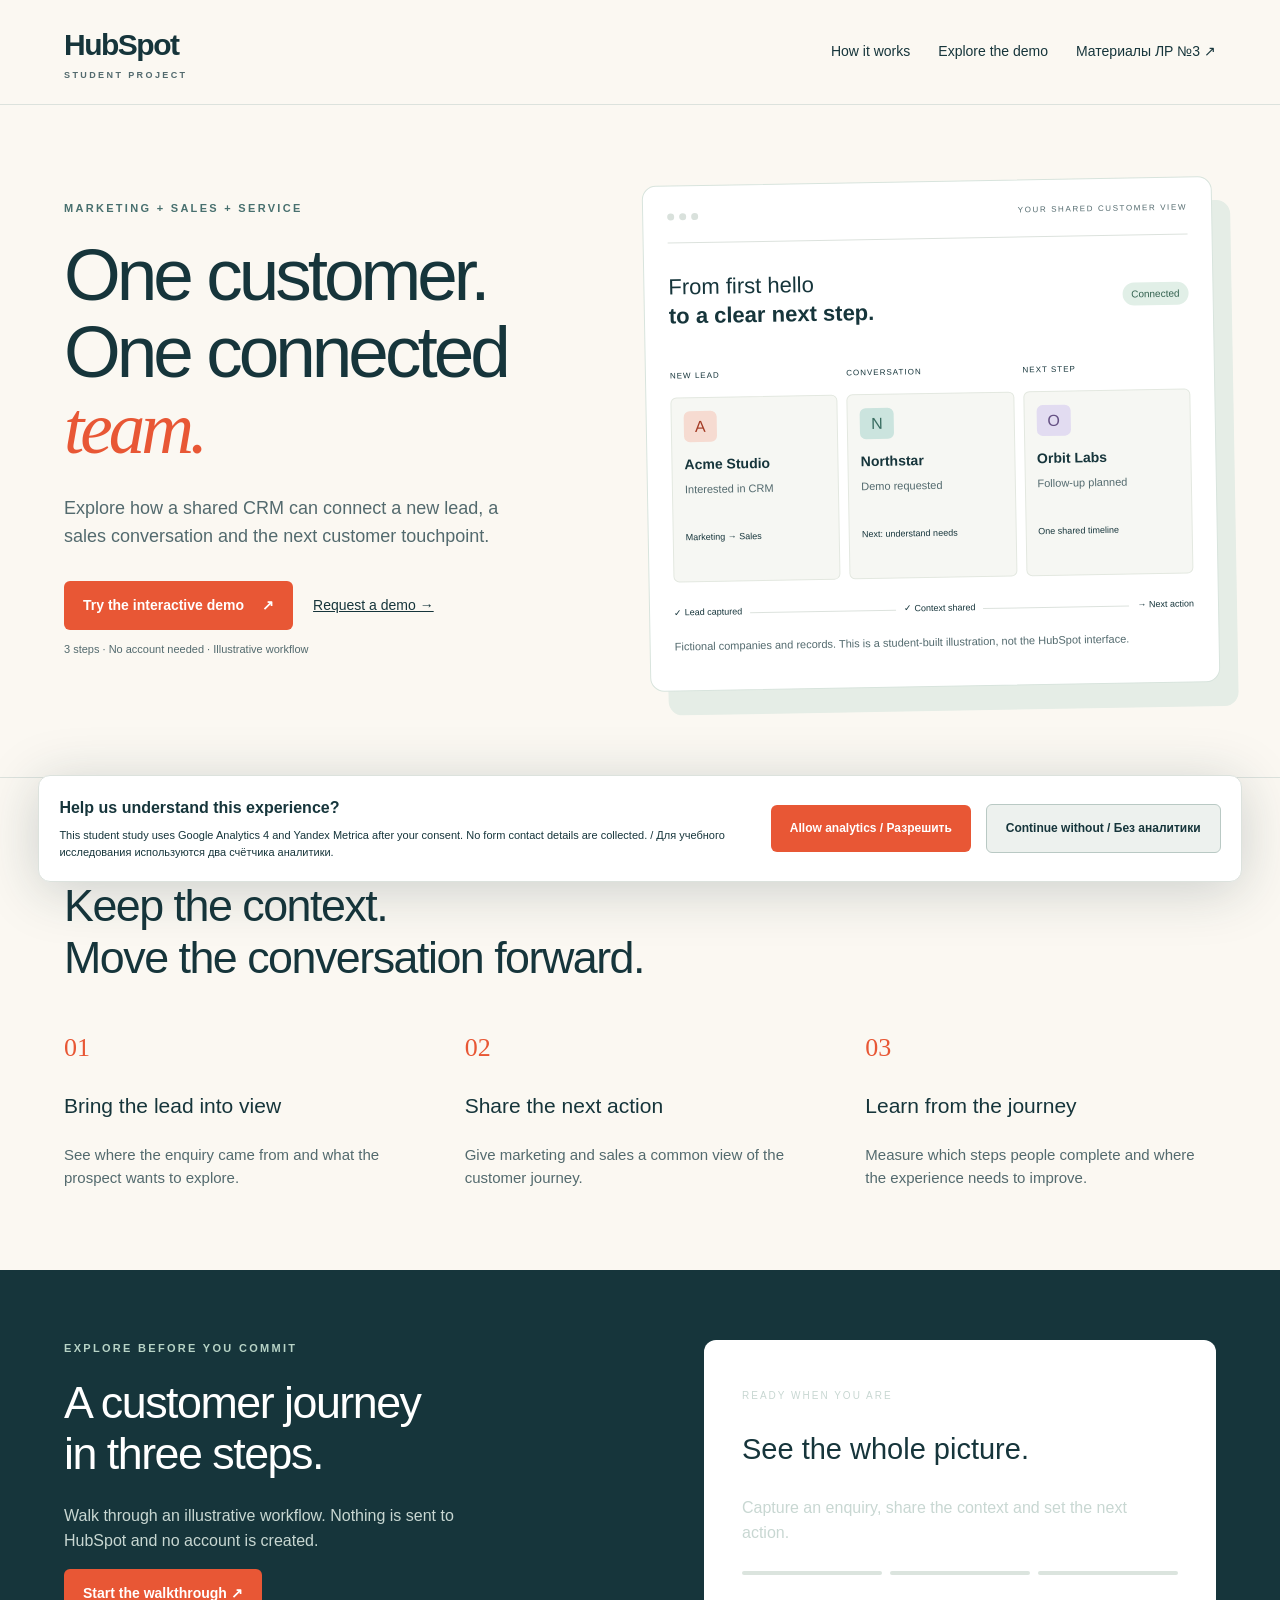
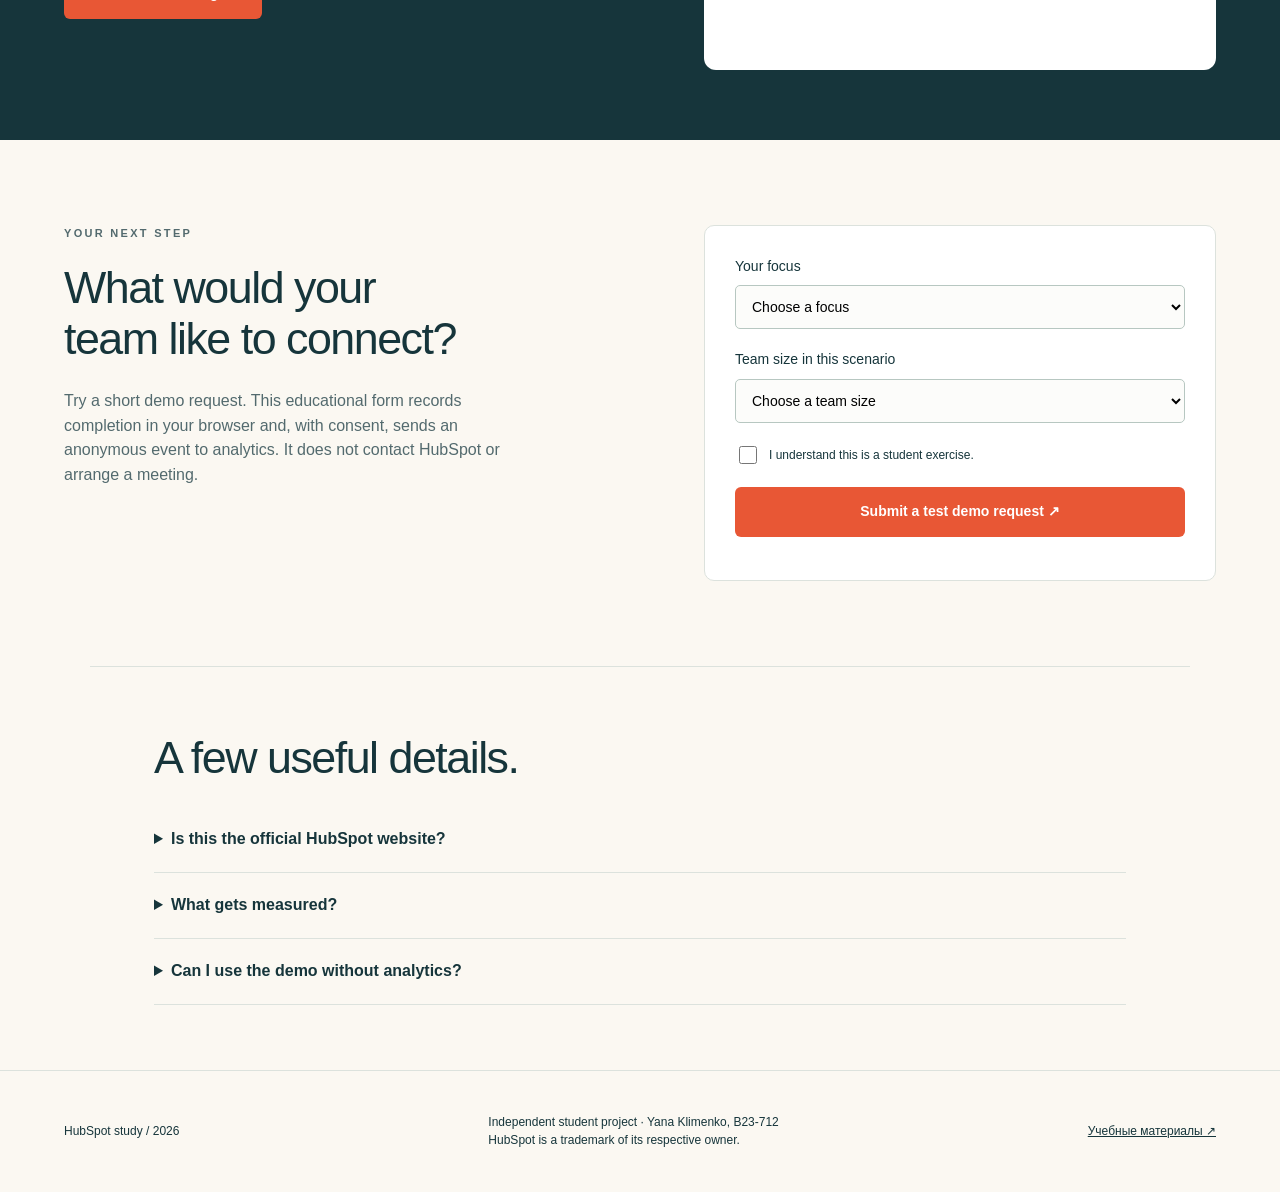
==== index.html @ a016e44d "Prepare HubSpot lab 3 website and study materials" ====
<!doctype html><html lang="en"><head><meta charset="utf-8"><meta name="viewport" content="width=device-width,initial-scale=1"><meta name="description" content="Explore a three-step CRM workflow in an independent student project about HubSpot."><meta name="robots" content="noindex,nofollow"><title>HubSpot study — One customer. One connected team.</title><link rel="stylesheet" href="style.css"><script src="config.js" defer></script><script src="analytics.js" defer></script><script src="app.js" defer></script></head><body>
<header><a class="brand" href="#">HubSpot<span>STUDENT PROJECT</span></a><nav aria-label="Main navigation"><a href="#workflow">How it works</a><a href="#demo">Explore the demo</a><a href="materials.html">Материалы ЛР №3 ↗</a></nav></header>
<main><section class="hero"><div class="hero-copy"><p class="eyebrow">MARKETING + SALES + SERVICE</p><h1>One customer.<br>One connected<br><em>team.</em></h1><p class="intro">Explore how a shared CRM can connect a new lead, a sales conversation and the next customer touchpoint.</p><div class="actions"><button class="primary" data-start="hero">Try the interactive demo <span>↗</span></button><a class="text-link" href="#request" data-cta="request">Request a demo →</a></div><p class="micro">3 steps · No account needed · Illustrative workflow</p></div>
<div class="workspace" aria-label="Illustrative CRM pipeline"><div class="window-top"><span class="dot"></span><span class="dot"></span><span class="dot"></span><span>YOUR SHARED CUSTOMER VIEW</span></div><div class="pipeline-title"><span>From first hello<br><b>to a clear next step.</b></span><span class="pill">Connected</span></div><div class="columns"><div><span class="col-label">NEW LEAD</span><article><span class="avatar">A</span><h3>Acme Studio</h3><p>Interested in CRM</p><small>Marketing → Sales</small></article></div><div><span class="col-label">CONVERSATION</span><article><span class="avatar teal">N</span><h3>Northstar</h3><p>Demo requested</p><small>Next: understand needs</small></article></div><div><span class="col-label">NEXT STEP</span><article><span class="avatar violet">O</span><h3>Orbit Labs</h3><p>Follow-up planned</p><small>One shared timeline</small></article></div></div><div class="timeline"><span>✓ Lead captured</span><i></i><span>✓ Context shared</span><i></i><span>→ Next action</span></div><p class="micro">Fictional companies and records. This is a student-built illustration, not the HubSpot interface.</p></div></section>
<section class="section" id="workflow"><div class="section-head"><p class="eyebrow">LESS HANDOFF FRICTION</p><h2>Keep the context.<br>Move the conversation forward.</h2></div><div class="features"><article><span class="num">01</span><h3>Bring the lead into view</h3><p>See where the enquiry came from and what the prospect wants to explore.</p></article><article><span class="num">02</span><h3>Share the next action</h3><p>Give marketing and sales a common view of the customer journey.</p></article><article><span class="num">03</span><h3>Learn from the journey</h3><p>Measure which steps people complete and where the experience needs to improve.</p></article></div></section>
<section class="demo-section" id="demo"><div><p class="eyebrow">EXPLORE BEFORE YOU COMMIT</p><h2>A customer journey<br>in three steps.</h2><p>Walk through an illustrative workflow. Nothing is sent to HubSpot and no account is created.</p><button class="primary" data-start="section">Start the walkthrough ↗</button></div><div class="demo-card" id="demo-card"><p class="step" id="step-label">READY WHEN YOU ARE</p><h3 id="step-title">See the whole picture.</h3><p id="step-text">Capture an enquiry, share the context and set the next action.</p><div class="progress" aria-label="Demo progress"><i></i><i></i><i></i></div><button id="next-step" class="secondary" hidden>Next step →</button><p id="demo-result" role="status"></p></div></section>
<section class="request-section" id="request"><div><p class="eyebrow">YOUR NEXT STEP</p><h2>What would your<br>team like to connect?</h2><p>Try a short demo request. This educational form records completion in your browser and, with consent, sends an anonymous event to analytics. It does not contact HubSpot or arrange a meeting.</p></div><form id="request-form"><label>Your focus<select name="focus" required><option value="">Choose a focus</option><option value="marketing">Marketing</option><option value="sales">Sales</option><option value="service">Customer service</option><option value="exploring">Just exploring</option></select></label><label>Team size in this scenario<select name="size" required><option value="">Choose a team size</option><option value="1_19">1–19 people</option><option value="20_99">20–99 people</option><option value="100_499">100–499 people</option><option value="500_plus">500+ people</option></select></label><label class="checkbox"><input type="checkbox" required>I understand this is a student exercise.</label><button class="primary" type="submit">Submit a test demo request ↗</button><p id="form-status" role="status" aria-live="polite"></p></form></section>
<section class="faq section"><h2>A few useful details.</h2><details><summary>Is this the official HubSpot website?</summary><p>No. This is an independent university project by Yana Klimenko. For actual products and accounts, visit <a href="https://www.hubspot.com/products" target="_blank" rel="noopener">hubspot.com</a>.</p></details><details><summary>What gets measured?</summary><p>With your consent, Google Analytics 4 and Yandex Metrica can measure page views, device category, traffic source, demo steps and test form completion. The form asks for no name, email or phone number. Session replay is disabled. Analytics services still process technical identifiers and connection data.</p></details><details><summary>Can I use the demo without analytics?</summary><p>Yes. Choose “Continue without analytics”. All demo and form interactions remain available. <button class="inline" id="privacy-settings">Change analytics choice</button></p></details></section></main>
<footer><span>HubSpot study / 2026</span><p>Independent student project · Yana Klimenko, B23-712<br>HubSpot is a trademark of its respective owner.</p><a href="materials.html">Учебные материалы ↗</a></footer>
<div id="consent" class="consent" role="region" aria-label="Analytics choice" hidden><div><b>Help us understand this experience?</b><p>This student study uses Google Analytics 4 and Yandex Metrica after your consent. No form contact details are collected. / Для учебного исследования используются два счётчика аналитики.</p></div><button id="consent-yes" class="primary">Allow analytics / Разрешить</button><button id="consent-no" class="secondary">Continue without / Без аналитики</button></div><noscript><p>This interactive demo needs JavaScript. / Для демо нужен JavaScript.</p></noscript></body></html>
---- style.css ----
:root{--ink:#16353b;--muted:#536a6e;--orange:#e85735;--cream:#fbf8f2;--line:#dce2dd}*{box-sizing:border-box}html{scroll-behavior:smooth;scroll-padding-top:85px}body{margin:0;background:var(--cream);font-family:Arial,Helvetica,sans-serif;color:var(--ink);line-height:1.55}a{color:inherit}button,input,select{font:inherit}button,a,select{touch-action:manipulation}button{cursor:pointer}button:focus-visible,a:focus-visible,select:focus-visible{outline:3px solid #008c95;outline-offset:4px}header{display:flex;align-items:center;justify-content:space-between;padding:22px 5vw;border-bottom:1px solid var(--line);gap:30px}.brand{text-decoration:none;font-size:30px;font-weight:800;letter-spacing:-1.5px}.brand span{display:block;font-size:9px;letter-spacing:2.4px;color:var(--muted)}nav{display:flex;gap:28px;font-size:14px}nav a{text-decoration:none}.hero{padding:76px 5vw 90px;display:grid;grid-template-columns:1fr 1.1fr;gap:5vw;align-items:center}.eyebrow{font-size:11px;font-weight:700;letter-spacing:2.3px;margin:0 0 20px;color:#48706f}h1{font-size:clamp(48px,5.7vw,82px);font-weight:500;line-height:1.05;letter-spacing:-4px;margin:0 0 27px}h1 em{font-family:Georgia,serif;font-weight:400;color:var(--orange)}.intro{font-size:18px;max-width:450px;color:var(--muted)}.actions{display:flex;align-items:center;gap:20px;flex-wrap:wrap;margin-top:30px}.primary,.secondary{border:0;border-radius:6px;padding:14px 19px;font-size:14px;font-weight:700;display:inline-flex;justify-content:center;align-items:center;gap:18px;text-decoration:none}.primary{background:var(--orange);color:white}.primary:hover{background:#c94124}.secondary{background:#edf1ee;color:var(--ink);border:1px solid #b9c9c4}.text-link{font-size:14px}.micro{font-size:11px;color:var(--muted);line-height:1.5}.workspace{padding:24px;background:#fff;border:1px solid #d8e4dd;border-radius:14px;box-shadow:18px 24px 0 #e5ede6;transform:rotate(-1deg)}.window-top{display:flex;gap:5px;align-items:center;font-size:8px;letter-spacing:1.6px;color:var(--muted);border-bottom:1px solid var(--line);padding-bottom:20px}.window-top span:last-child{margin-left:auto}.dot{width:7px;height:7px;background:#d9e1dc;border-radius:100%}.pipeline-title{display:flex;align-items:center;justify-content:space-between;font-size:22px;margin:30px 0;line-height:1.3}.pill{font-size:10px;background:#e1efe7;color:#33614f;padding:5px 9px;border-radius:20px}.columns{display:grid;grid-template-columns:repeat(3,1fr);gap:9px}.col-label{font-size:8px;letter-spacing:1px}.columns article{margin-top:12px;background:#f6f7f3;padding:17px 12px;min-height:185px;border-radius:6px;border:1px solid #e3e8e0}.columns h3{font-size:14px;margin:14px 0 5px}.columns p{font-size:11px;margin:0 0 25px;color:var(--muted)}.columns small{font-size:9px}.avatar{padding:7px 11px;background:#f6dbd1;border-radius:6px;color:#a33a24}.teal{background:#cbe4de;color:#386c60}.violet{background:#e2dcf1;color:#655184}.timeline{display:flex;align-items:center;justify-content:space-between;font-size:9px;margin:24px 0 18px;gap:8px}.timeline i{height:1px;background:var(--line);flex:1}.section{padding:65px 5vw;border-top:1px solid var(--line)}h2{font-size:clamp(30px,3.5vw,46px);font-weight:500;line-height:1.15;letter-spacing:-1.5px;margin:0 0 24px}.features{display:grid;grid-template-columns:repeat(3,1fr);gap:50px;margin-top:45px}.features h3{font-size:21px;font-weight:500}.features p{color:var(--muted);font-size:15px}.num{font-family:Georgia,serif;color:var(--orange);font-size:26px}.demo-section{padding:70px 5vw;background:var(--ink);color:white;display:grid;grid-template-columns:1fr 1fr;gap:10vw}.demo-section .eyebrow{color:#b7d3c6}.demo-section>div>p:not(.eyebrow){max-width:420px;color:#c8d7d2}.demo-card{background:#fff;color:var(--ink);border-radius:12px;padding:38px;align-self:center;min-height:330px}.demo-card h3{font-size:29px;font-weight:500;line-height:1.2}.demo-card p{color:var(--muted)}.step{font-size:10px;letter-spacing:2px}.progress{display:flex;gap:8px;margin:25px 0}.progress i{height:4px;flex:1;background:#dbe4de;border-radius:10px}.progress i.active{background:var(--orange)}.request-section{display:grid;grid-template-columns:1fr 1fr;gap:10vw;padding:85px 5vw}.request-section>div>p{max-width:450px;color:var(--muted)}form{background:#fff;border:1px solid var(--line);padding:30px;border-radius:10px}form label{display:block;margin-bottom:20px;font-size:14px}select{display:block;width:100%;background:#fcfcfa;border:1px solid #b7c7c1;border-radius:5px;padding:12px;margin-top:8px}.checkbox{display:flex;align-items:center;gap:9px;font-size:12px}.checkbox input{width:18px;height:18px}form .primary{width:100%}form p{font-size:13px}.faq{max-width:1100px;margin:auto}.faq details{border-bottom:1px solid var(--line);padding:20px 0}.faq summary{cursor:pointer;font-weight:600}.faq p{color:var(--muted)}.inline{border:0;background:none;text-decoration:underline;color:var(--ink);padding:0}footer{padding:30px 5vw;display:flex;justify-content:space-between;align-items:center;gap:20px;border-top:1px solid var(--line);font-size:12px}.consent{position:fixed;bottom:18px;left:3vw;right:3vw;background:white;box-shadow:0 8px 55px #16353b35;border:1px solid var(--line);border-radius:12px;padding:20px;display:flex;align-items:center;gap:15px;z-index:9}.consent div{flex:1}.consent p{font-size:11px;margin:6px 0 0}.consent button{font-size:12px;white-space:nowrap}[hidden]{display:none!important}.materials{max-width:1000px;margin:0 auto;padding:50px 24px}.materials h1{font-size:45px;letter-spacing:-2px}.materials article{background:white;padding:25px;border:1px solid var(--line);border-radius:12px;margin:20px 0}.downloads{display:flex;gap:12px;flex-wrap:wrap}.notice{padding:18px;background:#fff0df;border-left:4px solid var(--orange)}.creative-grid{display:grid;grid-template-columns:repeat(3,1fr);gap:14px}.creative-grid img{width:100%;border:1px solid var(--line);border-radius:10px}
@media(max-width:850px){header{align-items:flex-start}nav{gap:12px;font-size:12px;flex-wrap:wrap;justify-content:flex-end}.hero{grid-template-columns:1fr;padding-top:45px;gap:48px}.hero-copy{max-width:650px}h1{letter-spacing:-2px}.workspace{transform:none;box-shadow:8px 10px 0 #e5ede6}.features{gap:22px}.demo-section,.request-section{grid-template-columns:1fr;gap:30px}.consent{flex-wrap:wrap}.consent div{flex-basis:100%}.consent button{flex:1}.creative-grid{grid-template-columns:1fr 1fr}}@media(max-width:520px){header{padding:18px 5vw}.brand{font-size:25px}nav a:first-child{display:none}nav{max-width:180px}.hero{padding-bottom:55px}.workspace{padding:15px}.columns article{padding:12px 8px}.pipeline-title{font-size:19px}.columns h3{font-size:12px}.columns p{font-size:10px}.columns small{font-size:8px}.features{grid-template-columns:1fr;gap:20px}.section{padding-top:45px;padding-bottom:45px}.demo-section,.request-section{padding-top:48px;padding-bottom:48px}.demo-card{padding:24px}.consent{bottom:8px;padding:14px}.consent button{white-space:normal;font-size:11px;padding:10px}footer{flex-wrap:wrap}.creative-grid{grid-template-columns:1fr}.materials h1{font-size:35px}}
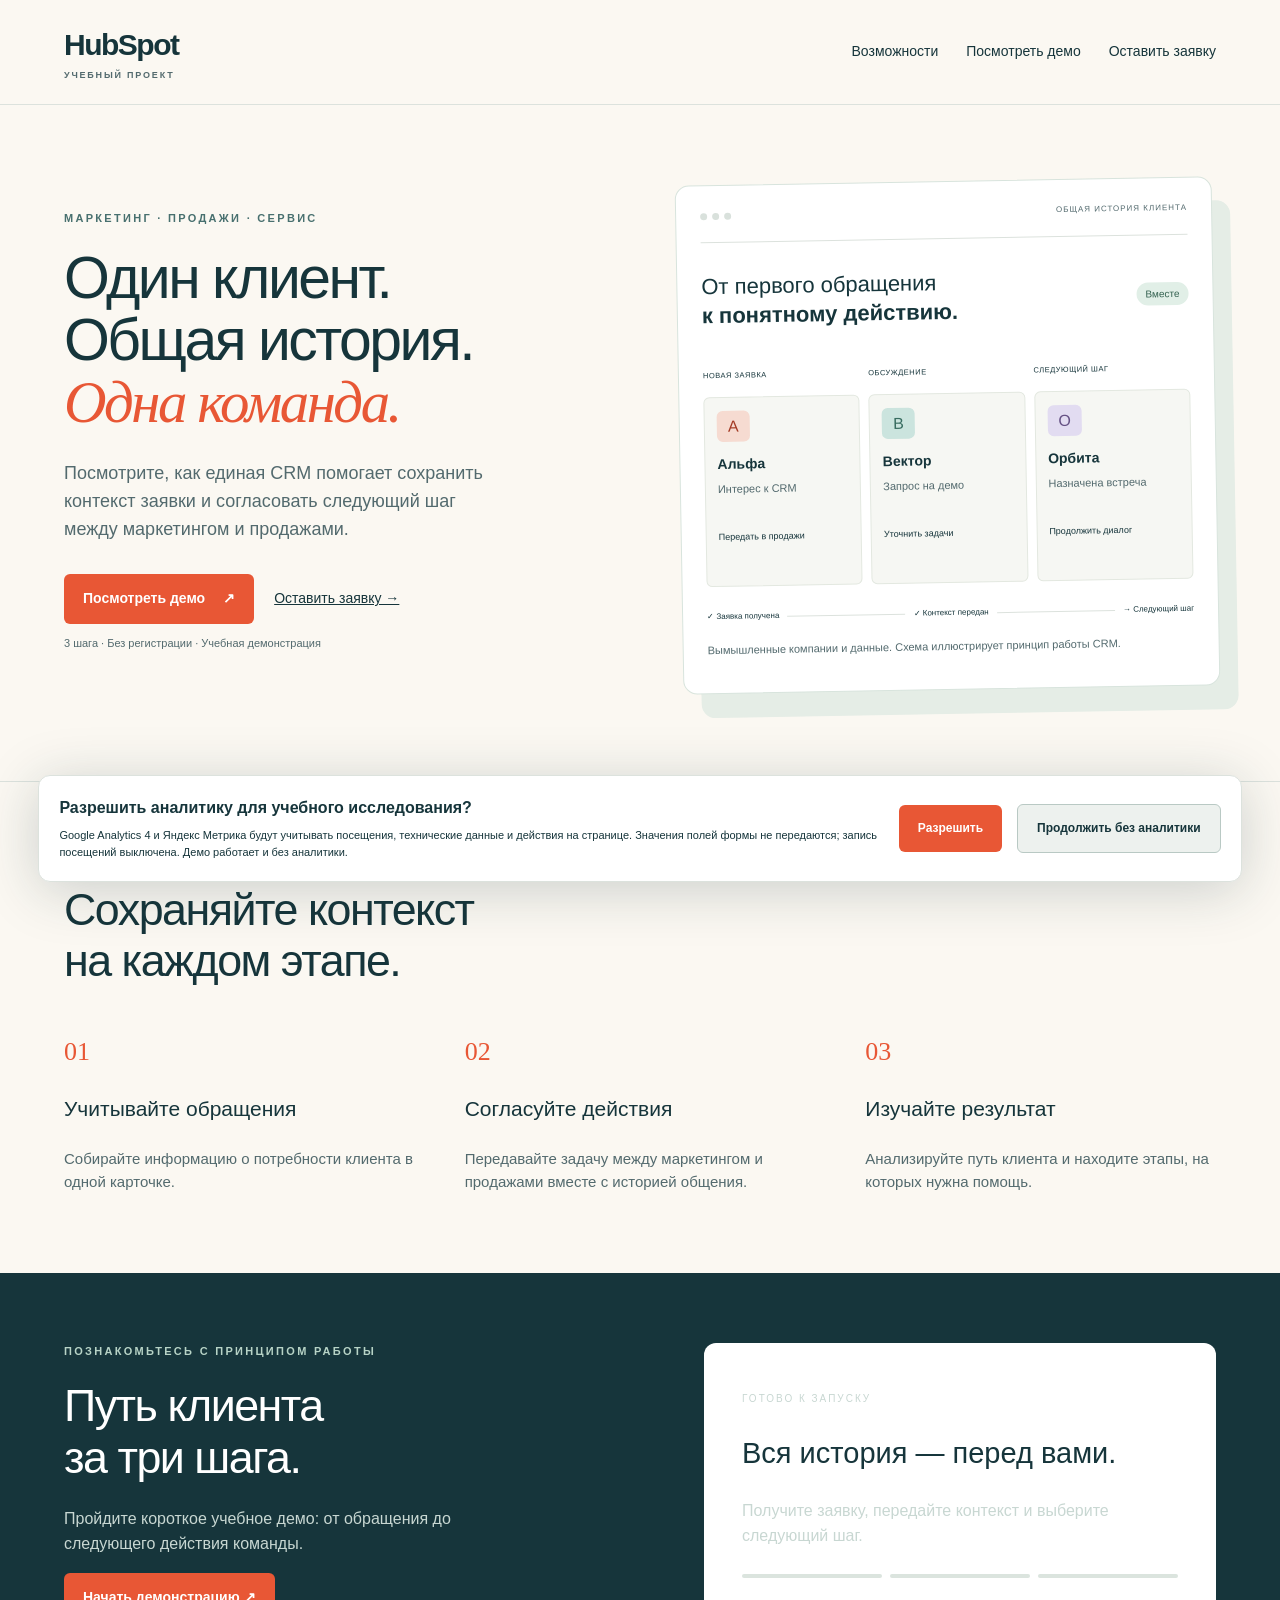
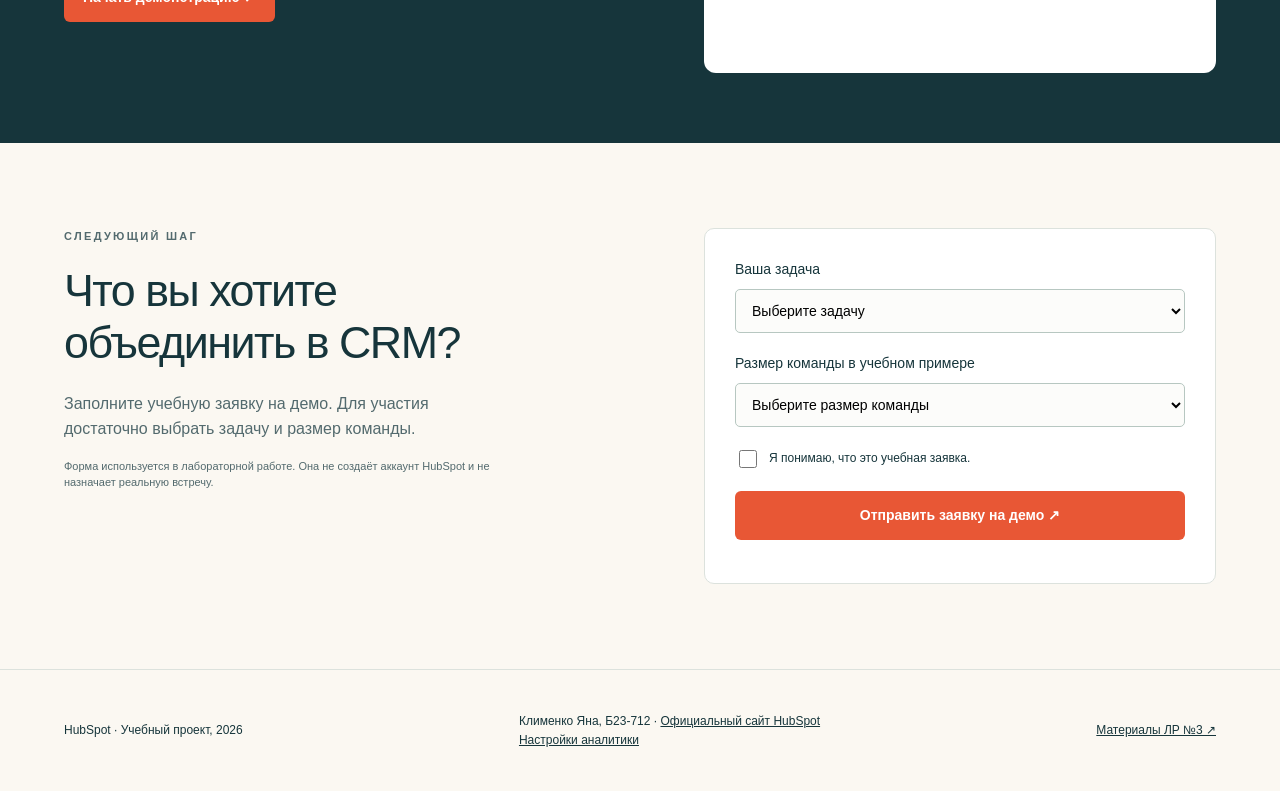
==== commit 592e7f11: "Перевести материалы ЛР3 на русский и оставить комплект по заданию" ====
--- a/index.html
+++ b/index.html
@@ -1,10 +1,9 @@
-<!doctype html><html lang="en"><head><meta charset="utf-8"><meta name="viewport" content="width=device-width,initial-scale=1"><meta name="description" content="Explore a three-step CRM workflow in an independent student project about HubSpot."><meta name="robots" content="noindex,nofollow"><title>HubSpot study — One customer. One connected team.</title><link rel="stylesheet" href="style.css"><script src="config.js" defer></script><script src="analytics.js" defer></script><script src="app.js" defer></script></head><body>
-<header><a class="brand" href="#">HubSpot<span>STUDENT PROJECT</span></a><nav aria-label="Main navigation"><a href="#workflow">How it works</a><a href="#demo">Explore the demo</a><a href="materials.html">Материалы ЛР №3 ↗</a></nav></header>
-<main><section class="hero"><div class="hero-copy"><p class="eyebrow">MARKETING + SALES + SERVICE</p><h1>One customer.<br>One connected<br><em>team.</em></h1><p class="intro">Explore how a shared CRM can connect a new lead, a sales conversation and the next customer touchpoint.</p><div class="actions"><button class="primary" data-start="hero">Try the interactive demo <span>↗</span></button><a class="text-link" href="#request" data-cta="request">Request a demo →</a></div><p class="micro">3 steps · No account needed · Illustrative workflow</p></div>
-<div class="workspace" aria-label="Illustrative CRM pipeline"><div class="window-top"><span class="dot"></span><span class="dot"></span><span class="dot"></span><span>YOUR SHARED CUSTOMER VIEW</span></div><div class="pipeline-title"><span>From first hello<br><b>to a clear next step.</b></span><span class="pill">Connected</span></div><div class="columns"><div><span class="col-label">NEW LEAD</span><article><span class="avatar">A</span><h3>Acme Studio</h3><p>Interested in CRM</p><small>Marketing → Sales</small></article></div><div><span class="col-label">CONVERSATION</span><article><span class="avatar teal">N</span><h3>Northstar</h3><p>Demo requested</p><small>Next: understand needs</small></article></div><div><span class="col-label">NEXT STEP</span><article><span class="avatar violet">O</span><h3>Orbit Labs</h3><p>Follow-up planned</p><small>One shared timeline</small></article></div></div><div class="timeline"><span>✓ Lead captured</span><i></i><span>✓ Context shared</span><i></i><span>→ Next action</span></div><p class="micro">Fictional companies and records. This is a student-built illustration, not the HubSpot interface.</p></div></section>
-<section class="section" id="workflow"><div class="section-head"><p class="eyebrow">LESS HANDOFF FRICTION</p><h2>Keep the context.<br>Move the conversation forward.</h2></div><div class="features"><article><span class="num">01</span><h3>Bring the lead into view</h3><p>See where the enquiry came from and what the prospect wants to explore.</p></article><article><span class="num">02</span><h3>Share the next action</h3><p>Give marketing and sales a common view of the customer journey.</p></article><article><span class="num">03</span><h3>Learn from the journey</h3><p>Measure which steps people complete and where the experience needs to improve.</p></article></div></section>
-<section class="demo-section" id="demo"><div><p class="eyebrow">EXPLORE BEFORE YOU COMMIT</p><h2>A customer journey<br>in three steps.</h2><p>Walk through an illustrative workflow. Nothing is sent to HubSpot and no account is created.</p><button class="primary" data-start="section">Start the walkthrough ↗</button></div><div class="demo-card" id="demo-card"><p class="step" id="step-label">READY WHEN YOU ARE</p><h3 id="step-title">See the whole picture.</h3><p id="step-text">Capture an enquiry, share the context and set the next action.</p><div class="progress" aria-label="Demo progress"><i></i><i></i><i></i></div><button id="next-step" class="secondary" hidden>Next step →</button><p id="demo-result" role="status"></p></div></section>
-<section class="request-section" id="request"><div><p class="eyebrow">YOUR NEXT STEP</p><h2>What would your<br>team like to connect?</h2><p>Try a short demo request. This educational form records completion in your browser and, with consent, sends an anonymous event to analytics. It does not contact HubSpot or arrange a meeting.</p></div><form id="request-form"><label>Your focus<select name="focus" required><option value="">Choose a focus</option><option value="marketing">Marketing</option><option value="sales">Sales</option><option value="service">Customer service</option><option value="exploring">Just exploring</option></select></label><label>Team size in this scenario<select name="size" required><option value="">Choose a team size</option><option value="1_19">1–19 people</option><option value="20_99">20–99 people</option><option value="100_499">100–499 people</option><option value="500_plus">500+ people</option></select></label><label class="checkbox"><input type="checkbox" required>I understand this is a student exercise.</label><button class="primary" type="submit">Submit a test demo request ↗</button><p id="form-status" role="status" aria-live="polite"></p></form></section>
-<section class="faq section"><h2>A few useful details.</h2><details><summary>Is this the official HubSpot website?</summary><p>No. This is an independent university project by Yana Klimenko. For actual products and accounts, visit <a href="https://www.hubspot.com/products" target="_blank" rel="noopener">hubspot.com</a>.</p></details><details><summary>What gets measured?</summary><p>With your consent, Google Analytics 4 and Yandex Metrica can measure page views, device category, traffic source, demo steps and test form completion. The form asks for no name, email or phone number. Session replay is disabled. Analytics services still process technical identifiers and connection data.</p></details><details><summary>Can I use the demo without analytics?</summary><p>Yes. Choose “Continue without analytics”. All demo and form interactions remain available. <button class="inline" id="privacy-settings">Change analytics choice</button></p></details></section></main>
-<footer><span>HubSpot study / 2026</span><p>Independent student project · Yana Klimenko, B23-712<br>HubSpot is a trademark of its respective owner.</p><a href="materials.html">Учебные материалы ↗</a></footer>
-<div id="consent" class="consent" role="region" aria-label="Analytics choice" hidden><div><b>Help us understand this experience?</b><p>This student study uses Google Analytics 4 and Yandex Metrica after your consent. No form contact details are collected. / Для учебного исследования используются два счётчика аналитики.</p></div><button id="consent-yes" class="primary">Allow analytics / Разрешить</button><button id="consent-no" class="secondary">Continue without / Без аналитики</button></div><noscript><p>This interactive demo needs JavaScript. / Для демо нужен JavaScript.</p></noscript></body></html>
+<!doctype html><html lang="ru"><head><meta charset="utf-8"><meta name="viewport" content="width=device-width,initial-scale=1"><meta name="description" content="Учебный сайт о HubSpot: единая история клиента, интерактивное демо и заявка на демонстрацию."><meta name="robots" content="noindex,nofollow"><title>HubSpot — маркетинг и продажи в одной системе</title><link rel="stylesheet" href="style.css"><script src="config.js" defer></script><script src="analytics.js" defer></script><script src="app.js" defer></script></head><body>
+<header><a class="brand" href="#">HubSpot<span>УЧЕБНЫЙ ПРОЕКТ</span></a><nav aria-label="Основная навигация"><a href="#workflow">Возможности</a><a href="#demo">Посмотреть демо</a><a href="#request">Оставить заявку</a></nav></header>
+<main><section class="hero"><div class="hero-copy"><p class="eyebrow">МАРКЕТИНГ · ПРОДАЖИ · СЕРВИС</p><h1>Один клиент.<br>Общая история.<br><em>Одна команда.</em></h1><p class="intro">Посмотрите, как единая CRM помогает сохранить контекст заявки и согласовать следующий шаг между маркетингом и продажами.</p><div class="actions"><button class="primary" data-start="hero">Посмотреть демо <span>↗</span></button><a class="text-link" href="#request" data-cta="request">Оставить заявку →</a></div><p class="micro">3 шага · Без регистрации · Учебная демонстрация</p></div>
+<div class="workspace" aria-label="Учебный пример работы с клиентами"><div class="window-top"><span class="dot"></span><span class="dot"></span><span class="dot"></span><span>ОБЩАЯ ИСТОРИЯ КЛИЕНТА</span></div><div class="pipeline-title"><span>От первого обращения<br><b>к понятному действию.</b></span><span class="pill">Вместе</span></div><div class="columns"><div><span class="col-label">НОВАЯ ЗАЯВКА</span><article><span class="avatar">А</span><h3>Альфа</h3><p>Интерес к CRM</p><small>Передать в продажи</small></article></div><div><span class="col-label">ОБСУЖДЕНИЕ</span><article><span class="avatar teal">В</span><h3>Вектор</h3><p>Запрос на демо</p><small>Уточнить задачи</small></article></div><div><span class="col-label">СЛЕДУЮЩИЙ ШАГ</span><article><span class="avatar violet">О</span><h3>Орбита</h3><p>Назначена встреча</p><small>Продолжить диалог</small></article></div></div><div class="timeline"><span>✓ Заявка получена</span><i></i><span>✓ Контекст передан</span><i></i><span>→ Следующий шаг</span></div><p class="micro">Вымышленные компании и данные. Схема иллюстрирует принцип работы CRM.</p></div></section>
+<section class="section" id="workflow"><div class="section-head"><p class="eyebrow">ОБЩАЯ ИНФОРМАЦИЯ ДЛЯ КОМАНДЫ</p><h2>Сохраняйте контекст<br>на каждом этапе.</h2></div><div class="features"><article><span class="num">01</span><h3>Учитывайте обращения</h3><p>Собирайте информацию о потребности клиента в одной карточке.</p></article><article><span class="num">02</span><h3>Согласуйте действия</h3><p>Передавайте задачу между маркетингом и продажами вместе с историей общения.</p></article><article><span class="num">03</span><h3>Изучайте результат</h3><p>Анализируйте путь клиента и находите этапы, на которых нужна помощь.</p></article></div></section>
+<section class="demo-section" id="demo"><div><p class="eyebrow">ПОЗНАКОМЬТЕСЬ С ПРИНЦИПОМ РАБОТЫ</p><h2>Путь клиента<br>за три шага.</h2><p>Пройдите короткое учебное демо: от обращения до следующего действия команды.</p><button class="primary" data-start="section">Начать демонстрацию ↗</button></div><div class="demo-card" id="demo-card"><p class="step" id="step-label">ГОТОВО К ЗАПУСКУ</p><h3 id="step-title">Вся история — перед вами.</h3><p id="step-text">Получите заявку, передайте контекст и выберите следующий шаг.</p><div class="progress" aria-label="Ход демонстрации"><i></i><i></i><i></i></div><button id="next-step" class="secondary" hidden>Следующий шаг →</button><p id="demo-result" role="status"></p></div></section>
+<section class="request-section" id="request"><div><p class="eyebrow">СЛЕДУЮЩИЙ ШАГ</p><h2>Что вы хотите<br>объединить в CRM?</h2><p>Заполните учебную заявку на демо. Для участия достаточно выбрать задачу и размер команды.</p><p class="micro">Форма используется в лабораторной работе. Она не создаёт аккаунт HubSpot и не назначает реальную встречу.</p></div><form id="request-form"><label>Ваша задача<select name="focus" required><option value="">Выберите задачу</option><option value="marketing">Маркетинг</option><option value="sales">Продажи</option><option value="service">Обслуживание клиентов</option><option value="exploring">Знакомство с CRM</option></select></label><label>Размер команды в учебном примере<select name="size" required><option value="">Выберите размер команды</option><option value="1_19">1–19 человек</option><option value="20_99">20–99 человек</option><option value="100_499">100–499 человек</option><option value="500_plus">500 и более человек</option></select></label><label class="checkbox"><input type="checkbox" required>Я понимаю, что это учебная заявка.</label><button class="primary" type="submit">Отправить заявку на демо ↗</button><p id="form-status" role="status" aria-live="polite"></p></form></section></main>
+<footer><span>HubSpot · Учебный проект, 2026</span><p>Клименко Яна, Б23-712 · <a href="https://www.hubspot.com/products" target="_blank" rel="noopener">Официальный сайт HubSpot</a><br><button class="inline" id="privacy-settings">Настройки аналитики</button></p><a href="materials.html">Материалы ЛР №3 ↗</a></footer>
+<div id="consent" class="consent" role="region" aria-label="Согласие на аналитику" hidden><div><b>Разрешить аналитику для учебного исследования?</b><p>Google Analytics 4 и Яндекс Метрика будут учитывать посещения, технические данные и действия на странице. Значения полей формы не передаются; запись посещений выключена. Демо работает и без аналитики.</p></div><button id="consent-yes" class="primary">Разрешить</button><button id="consent-no" class="secondary">Продолжить без аналитики</button></div><noscript><p>Для интерактивной демонстрации включите JavaScript в браузере.</p></noscript></body></html>
--- a/style.css
+++ b/style.css
@@ -1,2 +1,5 @@
 :root{--ink:#16353b;--muted:#536a6e;--orange:#e85735;--cream:#fbf8f2;--line:#dce2dd}*{box-sizing:border-box}html{scroll-behavior:smooth;scroll-padding-top:85px}body{margin:0;background:var(--cream);font-family:Arial,Helvetica,sans-serif;color:var(--ink);line-height:1.55}a{color:inherit}button,input,select{font:inherit}button,a,select{touch-action:manipulation}button{cursor:pointer}button:focus-visible,a:focus-visible,select:focus-visible{outline:3px solid #008c95;outline-offset:4px}header{display:flex;align-items:center;justify-content:space-between;padding:22px 5vw;border-bottom:1px solid var(--line);gap:30px}.brand{text-decoration:none;font-size:30px;font-weight:800;letter-spacing:-1.5px}.brand span{display:block;font-size:9px;letter-spacing:2.4px;color:var(--muted)}nav{display:flex;gap:28px;font-size:14px}nav a{text-decoration:none}.hero{padding:76px 5vw 90px;display:grid;grid-template-columns:1fr 1.1fr;gap:5vw;align-items:center}.eyebrow{font-size:11px;font-weight:700;letter-spacing:2.3px;margin:0 0 20px;color:#48706f}h1{font-size:clamp(48px,5.7vw,82px);font-weight:500;line-height:1.05;letter-spacing:-4px;margin:0 0 27px}h1 em{font-family:Georgia,serif;font-weight:400;color:var(--orange)}.intro{font-size:18px;max-width:450px;color:var(--muted)}.actions{display:flex;align-items:center;gap:20px;flex-wrap:wrap;margin-top:30px}.primary,.secondary{border:0;border-radius:6px;padding:14px 19px;font-size:14px;font-weight:700;display:inline-flex;justify-content:center;align-items:center;gap:18px;text-decoration:none}.primary{background:var(--orange);color:white}.primary:hover{background:#c94124}.secondary{background:#edf1ee;color:var(--ink);border:1px solid #b9c9c4}.text-link{font-size:14px}.micro{font-size:11px;color:var(--muted);line-height:1.5}.workspace{padding:24px;background:#fff;border:1px solid #d8e4dd;border-radius:14px;box-shadow:18px 24px 0 #e5ede6;transform:rotate(-1deg)}.window-top{display:flex;gap:5px;align-items:center;font-size:8px;letter-spacing:1.6px;color:var(--muted);border-bottom:1px solid var(--line);padding-bottom:20px}.window-top span:last-child{margin-left:auto}.dot{width:7px;height:7px;background:#d9e1dc;border-radius:100%}.pipeline-title{display:flex;align-items:center;justify-content:space-between;font-size:22px;margin:30px 0;line-height:1.3}.pill{font-size:10px;background:#e1efe7;color:#33614f;padding:5px 9px;border-radius:20px}.columns{display:grid;grid-template-columns:repeat(3,1fr);gap:9px}.col-label{font-size:8px;letter-spacing:1px}.columns article{margin-top:12px;background:#f6f7f3;padding:17px 12px;min-height:185px;border-radius:6px;border:1px solid #e3e8e0}.columns h3{font-size:14px;margin:14px 0 5px}.columns p{font-size:11px;margin:0 0 25px;color:var(--muted)}.columns small{font-size:9px}.avatar{padding:7px 11px;background:#f6dbd1;border-radius:6px;color:#a33a24}.teal{background:#cbe4de;color:#386c60}.violet{background:#e2dcf1;color:#655184}.timeline{display:flex;align-items:center;justify-content:space-between;font-size:9px;margin:24px 0 18px;gap:8px}.timeline i{height:1px;background:var(--line);flex:1}.section{padding:65px 5vw;border-top:1px solid var(--line)}h2{font-size:clamp(30px,3.5vw,46px);font-weight:500;line-height:1.15;letter-spacing:-1.5px;margin:0 0 24px}.features{display:grid;grid-template-columns:repeat(3,1fr);gap:50px;margin-top:45px}.features h3{font-size:21px;font-weight:500}.features p{color:var(--muted);font-size:15px}.num{font-family:Georgia,serif;color:var(--orange);font-size:26px}.demo-section{padding:70px 5vw;background:var(--ink);color:white;display:grid;grid-template-columns:1fr 1fr;gap:10vw}.demo-section .eyebrow{color:#b7d3c6}.demo-section>div>p:not(.eyebrow){max-width:420px;color:#c8d7d2}.demo-card{background:#fff;color:var(--ink);border-radius:12px;padding:38px;align-self:center;min-height:330px}.demo-card h3{font-size:29px;font-weight:500;line-height:1.2}.demo-card p{color:var(--muted)}.step{font-size:10px;letter-spacing:2px}.progress{display:flex;gap:8px;margin:25px 0}.progress i{height:4px;flex:1;background:#dbe4de;border-radius:10px}.progress i.active{background:var(--orange)}.request-section{display:grid;grid-template-columns:1fr 1fr;gap:10vw;padding:85px 5vw}.request-section>div>p{max-width:450px;color:var(--muted)}form{background:#fff;border:1px solid var(--line);padding:30px;border-radius:10px}form label{display:block;margin-bottom:20px;font-size:14px}select{display:block;width:100%;background:#fcfcfa;border:1px solid #b7c7c1;border-radius:5px;padding:12px;margin-top:8px}.checkbox{display:flex;align-items:center;gap:9px;font-size:12px}.checkbox input{width:18px;height:18px}form .primary{width:100%}form p{font-size:13px}.faq{max-width:1100px;margin:auto}.faq details{border-bottom:1px solid var(--line);padding:20px 0}.faq summary{cursor:pointer;font-weight:600}.faq p{color:var(--muted)}.inline{border:0;background:none;text-decoration:underline;color:var(--ink);padding:0}footer{padding:30px 5vw;display:flex;justify-content:space-between;align-items:center;gap:20px;border-top:1px solid var(--line);font-size:12px}.consent{position:fixed;bottom:18px;left:3vw;right:3vw;background:white;box-shadow:0 8px 55px #16353b35;border:1px solid var(--line);border-radius:12px;padding:20px;display:flex;align-items:center;gap:15px;z-index:9}.consent div{flex:1}.consent p{font-size:11px;margin:6px 0 0}.consent button{font-size:12px;white-space:nowrap}[hidden]{display:none!important}.materials{max-width:1000px;margin:0 auto;padding:50px 24px}.materials h1{font-size:45px;letter-spacing:-2px}.materials article{background:white;padding:25px;border:1px solid var(--line);border-radius:12px;margin:20px 0}.downloads{display:flex;gap:12px;flex-wrap:wrap}.notice{padding:18px;background:#fff0df;border-left:4px solid var(--orange)}.creative-grid{display:grid;grid-template-columns:repeat(3,1fr);gap:14px}.creative-grid img{width:100%;border:1px solid var(--line);border-radius:10px}
 @media(max-width:850px){header{align-items:flex-start}nav{gap:12px;font-size:12px;flex-wrap:wrap;justify-content:flex-end}.hero{grid-template-columns:1fr;padding-top:45px;gap:48px}.hero-copy{max-width:650px}h1{letter-spacing:-2px}.workspace{transform:none;box-shadow:8px 10px 0 #e5ede6}.features{gap:22px}.demo-section,.request-section{grid-template-columns:1fr;gap:30px}.consent{flex-wrap:wrap}.consent div{flex-basis:100%}.consent button{flex:1}.creative-grid{grid-template-columns:1fr 1fr}}@media(max-width:520px){header{padding:18px 5vw}.brand{font-size:25px}nav a:first-child{display:none}nav{max-width:180px}.hero{padding-bottom:55px}.workspace{padding:15px}.columns article{padding:12px 8px}.pipeline-title{font-size:19px}.columns h3{font-size:12px}.columns p{font-size:10px}.columns small{font-size:8px}.features{grid-template-columns:1fr;gap:20px}.section{padding-top:45px;padding-bottom:45px}.demo-section,.request-section{padding-top:48px;padding-bottom:48px}.demo-card{padding:24px}.consent{bottom:8px;padding:14px}.consent button{white-space:normal;font-size:11px;padding:10px}footer{flex-wrap:wrap}.creative-grid{grid-template-columns:1fr}.materials h1{font-size:35px}}
+
+/* Адаптация русских заголовков и подписей. */
+h1{font-size:clamp(40px,4.6vw,66px);letter-spacing:-2.5px}.hero{grid-template-columns:1.05fr 1fr;gap:4vw}.brand span{letter-spacing:1.8px}.window-top span:last-child{letter-spacing:1px}.columns article{min-height:190px}.col-label{font-size:7.5px;letter-spacing:.5px}.timeline{font-size:8px}.materials h2{font-size:30px}.creative-item img{display:block;width:100%;max-width:760px;margin:20px auto}.source-links{display:flex;gap:16px;flex-wrap:wrap;font-size:14px}@media(max-width:850px){.hero{grid-template-columns:1fr}h1{font-size:clamp(38px,7.2vw,62px)}}@media(max-width:520px){h1{font-size:clamp(31px,8.2vw,43px);letter-spacing:-1.3px}.hero{gap:32px}.col-label{font-size:6.5px}.columns h3{font-size:12px}.columns small{font-size:8px}.columns article{padding:11px 7px;min-height:170px}.pipeline-title{font-size:17px}.timeline{font-size:7px}.window-top span:last-child{font-size:7px}.consent{gap:10px}.consent .primary{flex:1}.consent .secondary{flex:2}}
